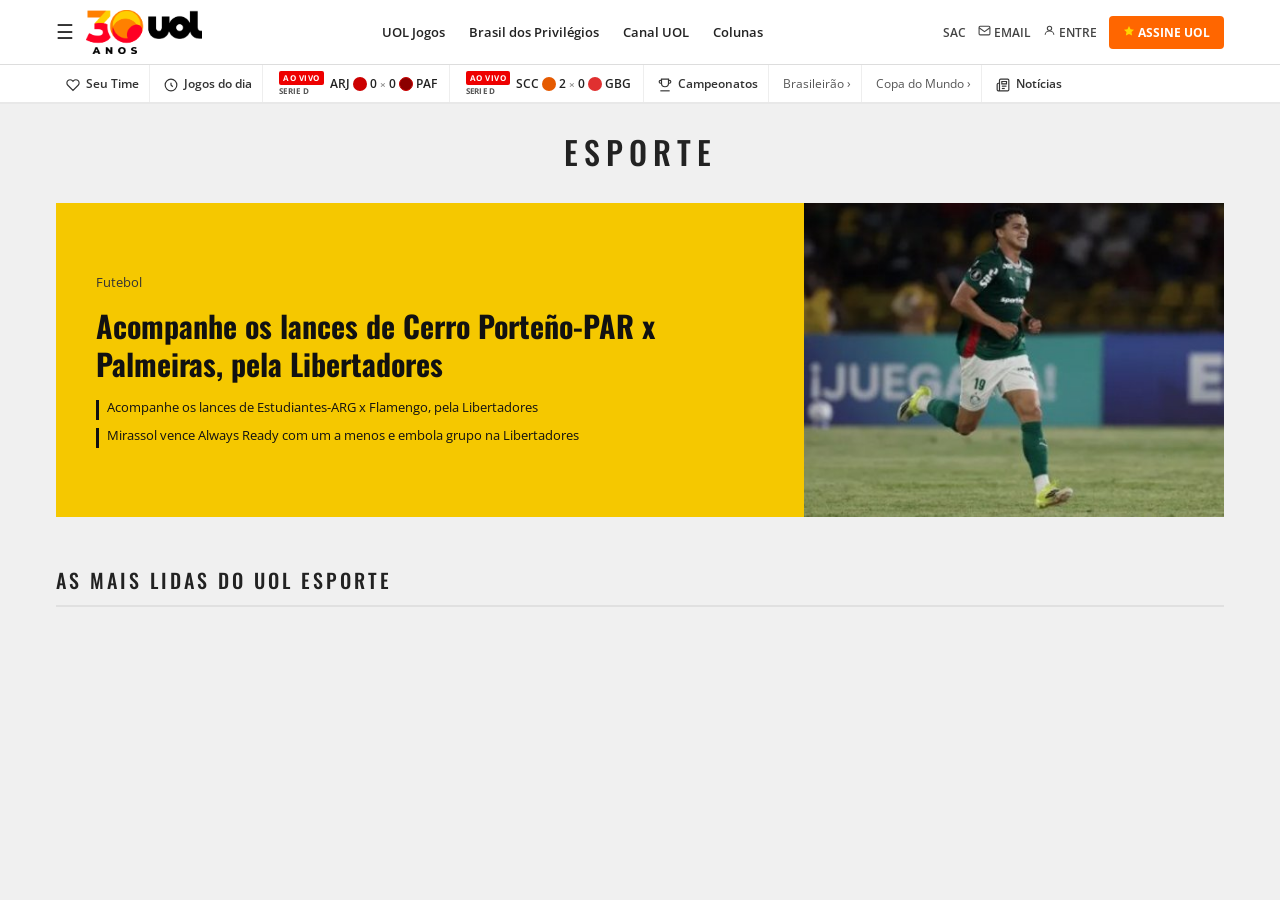
==== Versão final!!!/index.html @ 2a6f3137 "site novo" ====
<!DOCTYPE html>
<html lang="pt-BR">
<head>
  <meta charset="UTF-8" />
  <meta name="viewport" content="width=device-width, initial-scale=1.0" />
  <title>UOL Esporte - Acompanhe ao vivo</title>
  <link rel="stylesheet" href="style.css" />
  <link href="https://fonts.googleapis.com/css2?family=Open+Sans:wght@400;600;700&family=Oswald:wght@500;700&display=swap" rel="stylesheet" />
</head>
<body>

  <!-- ===== TOPO / HEADER ===== -->
  <header class="header">
    <div class="header-inner">
      <div class="header-left">
        <button class="menu-btn" aria-label="Menu">&#9776;</button>
        <a href="#" class="logo">
          <img src="logo-uol-30-positivo.png" alt="UOL 30 Anos" class="logo-img" />
        </a>
      </div>
      <nav class="header-nav">
        <a href="#">UOL Jogos</a>
        <a href="#">Brasil dos Privilégios</a>
        <a href="#">Canal UOL</a>
        <a href="#">Colunas</a>
      </nav>
      <div class="header-right">
        <a href="#" class="header-link">SAC</a>
        <a href="#" class="header-link">
          <svg width="13" height="13" viewBox="0 0 24 24" fill="none" stroke="currentColor" stroke-width="2"><rect x="2" y="4" width="20" height="16" rx="2"/><path d="M2 7l10 7 10-7"/></svg>
          EMAIL
        </a>
        <a href="#" class="header-link">
          <svg width="13" height="13" viewBox="0 0 24 24" fill="none" stroke="currentColor" stroke-width="2"><circle cx="12" cy="8" r="4"/><path d="M4 20c0-4 3.6-7 8-7s8 3 8 7"/></svg>
          ENTRE
        </a>
        <a href="#" class="btn-assine">
          <svg width="12" height="12" viewBox="0 0 24 24" fill="gold" stroke="none"><polygon points="12,2 15.09,8.26 22,9.27 17,14.14 18.18,21.02 12,17.77 5.82,21.02 7,14.14 2,9.27 8.91,8.26"/></svg>
          ASSINE UOL
        </a>
      </div>
    </div>
  </header>

  <!-- ===== BARRA DE JOGOS (hotbar) ===== -->
  <nav class="jogos-bar">
    <div class="jogos-bar-inner">

      <a href="#" class="jogos-item seu-time">
        <svg width="14" height="14" viewBox="0 0 24 24" fill="none" stroke="currentColor" stroke-width="2"><path d="M20.84 4.61a5.5 5.5 0 0 0-7.78 0L12 5.67l-1.06-1.06a5.5 5.5 0 0 0-7.78 7.78L12 21.23l8.84-8.84a5.5 5.5 0 0 0 0-7.78z"/></svg>
        Seu Time
      </a>

      <a href="#" class="jogos-item">
        <svg width="14" height="14" viewBox="0 0 24 24" fill="none" stroke="currentColor" stroke-width="2"><circle cx="12" cy="12" r="10"/><path d="M12 8v4l3 3"/></svg>
        Jogos do dia
      </a>

      <!-- Placar 1 -->
      <div class="jogos-placar">
        <div class="placar-badges">
          <span class="badge-ao-vivo">AO VIVO</span>
          <span class="badge-comp">SERIE D</span>
        </div>
        <span class="placar-times">
          ARJ
          <span class="escudo-circle red"></span>
          0 <span class="placar-x">×</span> 0
          <span class="escudo-circle red-dark"></span>
          PAF
        </span>
      </div>

      <!-- Placar 2 -->
      <div class="jogos-placar">
        <div class="placar-badges">
          <span class="badge-ao-vivo">AO VIVO</span>
          <span class="badge-comp">SERIE D</span>
        </div>
        <span class="placar-times">
          SCC
          <span class="escudo-circle orange"></span>
          2 <span class="placar-x">×</span> 0
          <span class="escudo-circle red-light"></span>
          GBG
        </span>
      </div>

      <a href="#" class="jogos-item campeonatos">
        <svg width="14" height="14" viewBox="0 0 24 24" fill="none" stroke="currentColor" stroke-width="2"><path d="M6 9H4.5a2.5 2.5 0 0 1 0-5H6"/><path d="M18 9h1.5a2.5 2.5 0 0 0 0-5H18"/><path d="M4 22h16"/><path d="M18 2H6v7a6 6 0 0 0 12 0V2z"/></svg>
        Campeonatos
      </a>

      <a href="#" class="jogos-item sublink">Brasileirão ›</a>
      <a href="#" class="jogos-item sublink">Copa do Mundo ›</a>

      <a href="#" class="jogos-item">
        <svg width="14" height="14" viewBox="0 0 24 24" fill="none" stroke="currentColor" stroke-width="2"><path d="M4 22h16a2 2 0 0 0 2-2V4a2 2 0 0 0-2-2H8a2 2 0 0 0-2 2v16a2 2 0 0 1-2 2zm0 0a2 2 0 0 1-2-2v-9c0-1.1.9-2 2-2h2"/><path d="M18 14h-8"/><path d="M15 18h-5"/><path d="M10 6h8v4h-8z"/></svg>
        Notícias
      </a>

    </div>
  </nav>

  <!-- ===== MAIN ===== -->
  <main class="main">

    <h1 class="section-title">ESPORTE</h1>

    <!-- ===== DESTAQUE PRINCIPAL ===== -->
    <section class="destaque-hero">
      <div class="destaque-texto">
        <span class="destaque-categoria">Futebol</span>
        <h2 class="destaque-titulo">
          Acompanhe os lances de Cerro Porteño-PAR x Palmeiras, pela Libertadores
        </h2>
        <ul class="destaque-links">
          <li><a href="#">Acompanhe os lances de Estudiantes-ARG x Flamengo, pela Libertadores</a></li>
          <li><a href="#">Mirassol vence Always Ready com um a menos e embola grupo na Libertadores</a></li>
        </ul>
      </div>
      <div class="destaque-imagem">
        <img src="foto_palmeirense.png" alt="Jogador do Palmeiras na Libertadores" />
      </div>
    </section>

    <!-- ===== AS MAIS LIDAS ===== -->
    <section class="mais-lidas">
      <h2 class="mais-lidas-titulo">AS MAIS LIDAS DO UOL ESPORTE</h2>
    </section>

  </main>

</body>
</html>
---- Versão final!!!/style.css ----
/* =============================================
   style.css — Clone UOL Esporte
   HTML5 + CSS3 externo
   ============================================= */

/* ---------- RESET & BASE ---------- */
*, *::before, *::after {
  box-sizing: border-box;
  margin: 0;
  padding: 0;
}

body {
  font-family: 'Open Sans', Arial, sans-serif;
  background-color: #f0f0f0;
  color: #222;
  font-size: 14px;
}

a {
  text-decoration: none;
  color: inherit;
}

img {
  display: block;
  max-width: 100%;
}

ul {
  list-style: none;
}

/* ---------- HEADER ---------- */
.header {
  background-color: #ffffff;
  border-bottom: 1px solid #ddd;
  position: sticky;
  top: 0;
  z-index: 100;
}

.header-inner {
  max-width: 1200px;
  margin: 0 auto;
  display: flex;
  align-items: center;
  justify-content: space-between;
  padding: 10px 16px;
  gap: 16px;
}

/* Menu burger */
.menu-btn {
  background: none;
  border: none;
  font-size: 20px;
  cursor: pointer;
  color: #333;
  margin-right: 8px;
}

/* Logo */
.header-left {
  display: flex;
  align-items: center;
  gap: 4px;
}

.logo-img {
  height: 44px;
  width: auto;
}

.logo-fallback {
  display: inline-flex;
  flex-direction: column;
  align-items: flex-start;
  line-height: 1;
  font-family: 'Oswald', sans-serif;
}

.logo-fallback strong {
  font-size: 28px;
  font-weight: 700;
  color: #ff6600;
}

.logo-fallback small {
  font-size: 9px;
  letter-spacing: 2px;
  color: #555;
}

/* Nav principal */
.header-nav {
  display: flex;
  gap: 24px;
  align-items: center;
  flex: 1;
  justify-content: center;
}

.header-nav a {
  font-size: 13px;
  font-weight: 600;
  color: #222;
  white-space: nowrap;
  transition: color 0.2s;
}

.header-nav a:hover {
  color: #ff6600;
}

/* Área direita */
.header-right {
  display: flex;
  align-items: center;
  gap: 12px;
}

.header-link {
  font-size: 12px;
  color: #444;
  font-weight: 600;
  white-space: nowrap;
  transition: color 0.2s;
}

.header-link:hover {
  color: #ff6600;
}

.btn-assine {
  background-color: #ff6600;
  color: #fff;
  font-size: 12px;
  font-weight: 700;
  padding: 8px 14px;
  border-radius: 4px;
  white-space: nowrap;
  transition: background-color 0.2s;
}

.btn-assine:hover {
  background-color: #e05500;
}

/* ---------- BARRA DE JOGOS ---------- */
.jogos-bar {
  background-color: #fff;
  border-bottom: 2px solid #e8e8e8;
}

.jogos-bar-inner {
  max-width: 1200px;
  margin: 0 auto;
  display: flex;
  align-items: center;
  gap: 4px;
  padding: 0 16px;
  overflow-x: auto;
  scrollbar-width: none;
}

.jogos-bar-inner::-webkit-scrollbar {
  display: none;
}

.jogos-item {
  font-size: 12px;
  font-weight: 600;
  color: #333;
  padding: 10px 10px;
  white-space: nowrap;
  transition: color 0.2s;
  border-right: 1px solid #eee;
}

.jogos-item:last-child {
  border-right: none;
}

.jogos-item:hover {
  color: #ff6600;
}

.jogos-item svg {
  vertical-align: middle;
  margin-right: 3px;
}

.seu-time {
  color: #333;
}

.sublink {
  color: #555;
  font-size: 12px;
  font-weight: 400;
}

.campeonatos {
  font-weight: 600;
}

/* Placar ao vivo */
.jogos-placar {
  display: flex;
  align-items: center;
  gap: 6px;
  padding: 6px 12px;
  border-right: 1px solid #eee;
  white-space: nowrap;
}

.placar-badges {
  display: flex;
  flex-direction: column;
  gap: 1px;
  align-items: flex-start;
}

.badge-ao-vivo {
  background-color: #e00;
  color: #fff;
  font-size: 8px;
  font-weight: 700;
  padding: 2px 4px;
  border-radius: 2px;
  letter-spacing: 0.5px;
  line-height: 1.2;
}

.badge-comp {
  font-size: 8px;
  font-weight: 700;
  color: #555;
  letter-spacing: 0.3px;
  text-transform: uppercase;
  line-height: 1.2;
}

.placar-times {
  font-size: 12px;
  font-weight: 600;
  color: #222;
  display: flex;
  align-items: center;
  gap: 3px;
}

.placar-x {
  color: #888;
  font-size: 10px;
}

/* Mini escudos coloridos (círculos) */
.escudo-circle {
  display: inline-block;
  width: 14px;
  height: 14px;
  border-radius: 50%;
  flex-shrink: 0;
}
.escudo-circle.red       { background-color: #cc0000; }
.escudo-circle.red-dark  { background-color: #8b0000; border: 1px solid #cc0000; }
.escudo-circle.orange    { background-color: #e55a00; }
.escudo-circle.red-light { background-color: #e03030; }

.escudo {
  width: 16px;
  height: 16px;
  object-fit: contain;
  display: inline-block;
}

/* ---------- MAIN ---------- */
.main {
  max-width: 1200px;
  margin: 0 auto;
  padding: 24px 16px 40px;
}

/* Título da seção */
.section-title {
  text-align: center;
  font-family: 'Oswald', 'Open Sans', sans-serif;
  font-size: 32px;
  font-weight: 500;
  letter-spacing: 6px;
  color: #222;
  margin-bottom: 28px;
}

/* ---------- DESTAQUE HERO ---------- */
.destaque-hero {
  background-color: #f5c800;
  display: flex;
  align-items: stretch;
  position: relative;
  margin-bottom: 48px;
  min-height: 300px;
}

.destaque-texto {
  flex: 1 1 55%;
  padding: 36px 32px 36px 40px;
  display: flex;
  flex-direction: column;
  justify-content: center;
  gap: 16px;
}

.destaque-categoria {
  font-size: 13px;
  font-weight: 400;
  color: #333;
}

.destaque-titulo {
  font-family: 'Oswald', 'Open Sans', sans-serif;
  font-size: 30px;
  font-weight: 700;
  color: #111;
  line-height: 1.25;
}

.destaque-links {
  display: flex;
  flex-direction: column;
  gap: 8px;
}

.destaque-links li {
  display: flex;
  align-items: flex-start;
  gap: 8px;
}

.destaque-links li::before {
  content: '';
  display: inline-block;
  width: 3px;
  min-width: 3px;
  height: 100%;
  min-height: 18px;
  background-color: #111;
  margin-top: 2px;
}

.destaque-links a {
  font-size: 13px;
  color: #111;
  line-height: 1.4;
  transition: text-decoration 0.2s;
}

.destaque-links a:hover {
  text-decoration: underline;
}

/* Imagem do destaque */
.destaque-imagem {
  flex: 1 1 40%;
  position: relative;
  overflow: hidden;
  max-width: 420px;
}

.destaque-imagem img {
  width: 100%;
  height: 100%;
  object-fit: cover;
  object-position: top center;
  display: block;
}

/* ---------- AS MAIS LIDAS ---------- */
.mais-lidas {
  margin-top: 8px;
}

.mais-lidas-titulo {
  font-family: 'Oswald', 'Open Sans', sans-serif;
  font-size: 20px;
  font-weight: 500;
  letter-spacing: 3px;
  color: #222;
  border-bottom: 2px solid #e0e0e0;
  padding-bottom: 10px;
  margin-bottom: 16px;
}

/* ---------- RESPONSIVO ---------- */
@media (max-width: 768px) {
  .header-nav {
    display: none;
  }

  .header-right .header-link {
    display: none;
  }

  .destaque-hero {
    flex-direction: column-reverse;
  }

  .destaque-imagem {
    max-width: 100%;
    height: 220px;
  }

  .destaque-titulo {
    font-size: 22px;
  }

  .section-title {
    font-size: 24px;
  }
}
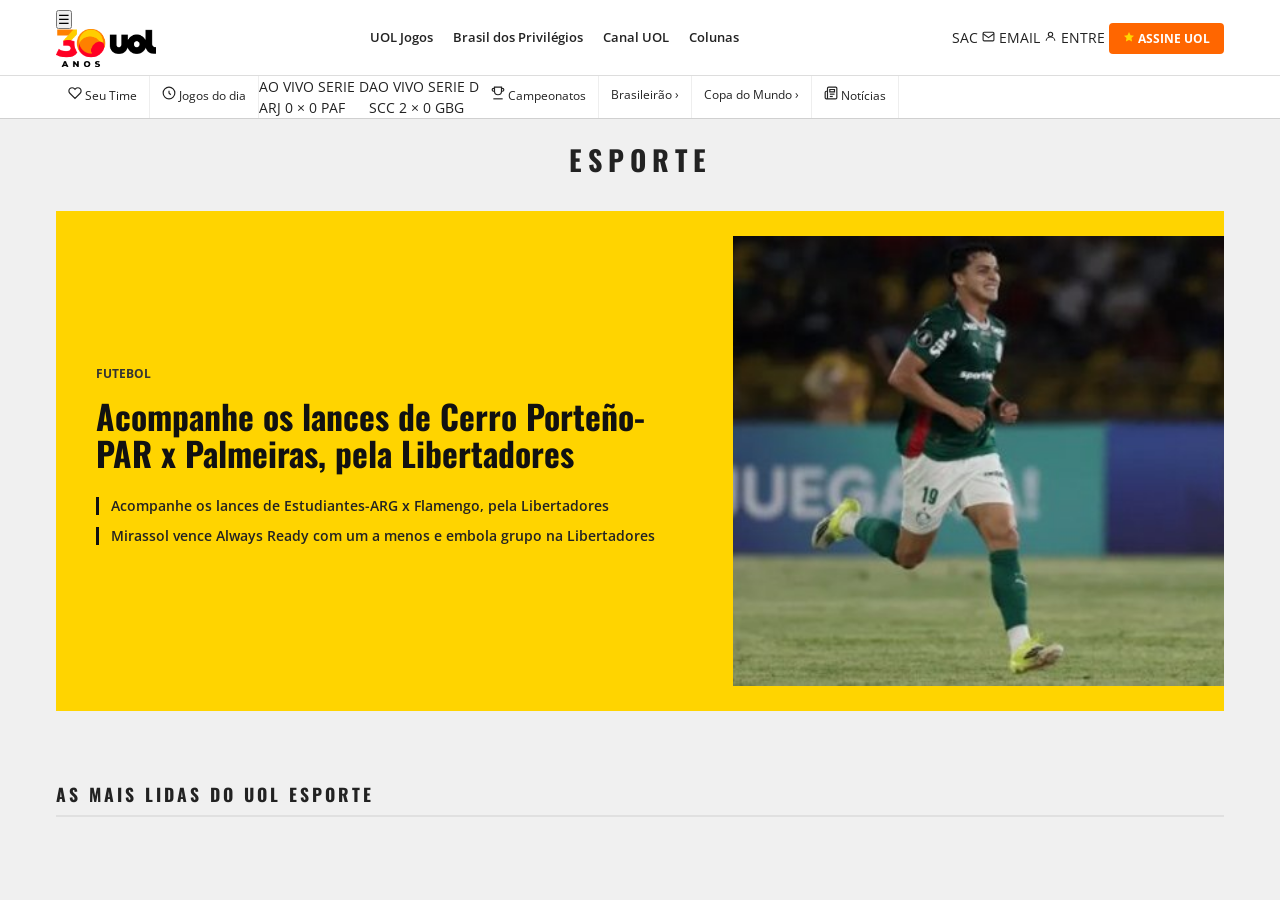
==== commit e68d0313: "alteracao codigo" ====
--- a/Versão final!!!/index.html
+++ b/Versão final!!!/index.html
@@ -132,4 +132,4 @@
   </main>
 
 </body>
-</html>
+</html>
--- a/Versão final!!!/style.css
+++ b/Versão final!!!/style.css
@@ -1,6 +1,5 @@
 /* =============================================
-   style.css — Clone UOL Esporte
-   HTML5 + CSS3 externo
+   style.css — Clone UOL Esporte (Versão Estável)
    ============================================= */
 
 /* ---------- RESET & BASE ---------- */
@@ -14,24 +13,15 @@
   font-family: 'Open Sans', Arial, sans-serif;
   background-color: #f0f0f0;
   color: #222;
-  font-size: 14px;
-}
-
-a {
-  text-decoration: none;
-  color: inherit;
-}
-
-img {
-  display: block;
-  max-width: 100%;
-}
-
-ul {
-  list-style: none;
-}
-
-/* ---------- HEADER ---------- */
+  font-size: 0.875rem;
+  line-height: 1.5;
+}
+
+a { text-decoration: none; color: inherit; }
+img { display: block; max-width: 100%; }
+ul { list-style: none; }
+
+/* ---------- HEADER & NAV ---------- */
 .header {
   background-color: #ffffff;
   border-bottom: 1px solid #ddd;
@@ -46,377 +36,187 @@
   display: flex;
   align-items: center;
   justify-content: space-between;
-  padding: 10px 16px;
-  gap: 16px;
-}
-
-/* Menu burger */
-.menu-btn {
-  background: none;
-  border: none;
-  font-size: 20px;
-  cursor: pointer;
-  color: #333;
-  margin-right: 8px;
-}
-
-/* Logo */
-.header-left {
-  display: flex;
-  align-items: center;
-  gap: 4px;
-}
-
-.logo-img {
-  height: 44px;
-  width: auto;
-}
-
-.logo-fallback {
-  display: inline-flex;
-  flex-direction: column;
-  align-items: flex-start;
-  line-height: 1;
-  font-family: 'Oswald', sans-serif;
-}
-
-.logo-fallback strong {
-  font-size: 28px;
-  font-weight: 700;
-  color: #ff6600;
-}
-
-.logo-fallback small {
-  font-size: 9px;
-  letter-spacing: 2px;
-  color: #555;
-}
-
-/* Nav principal */
+  padding: 8px 16px;
+}
+
+.logo-img { height: 38px; width: auto; }
+
 .header-nav {
   display: flex;
-  gap: 24px;
-  align-items: center;
+  gap: 20px;
   flex: 1;
   justify-content: center;
 }
 
 .header-nav a {
-  font-size: 13px;
-  font-weight: 600;
-  color: #222;
-  white-space: nowrap;
-  transition: color 0.2s;
-}
-
-.header-nav a:hover {
-  color: #ff6600;
-}
-
-/* Área direita */
-.header-right {
-  display: flex;
-  align-items: center;
-  gap: 12px;
-}
-
-.header-link {
-  font-size: 12px;
-  color: #444;
+  font-size: 0.8125rem;
   font-weight: 600;
   white-space: nowrap;
-  transition: color 0.2s;
-}
-
-.header-link:hover {
-  color: #ff6600;
 }
 
 .btn-assine {
   background-color: #ff6600;
   color: #fff;
-  font-size: 12px;
+  font-size: 0.75rem;
   font-weight: 700;
-  padding: 8px 14px;
+  padding: 7px 14px;
   border-radius: 4px;
-  white-space: nowrap;
-  transition: background-color 0.2s;
-}
-
-.btn-assine:hover {
-  background-color: #e05500;
 }
 
 /* ---------- BARRA DE JOGOS ---------- */
 .jogos-bar {
   background-color: #fff;
-  border-bottom: 2px solid #e8e8e8;
+  border-bottom: 1px solid #d0d0d0;
 }
 
 .jogos-bar-inner {
   max-width: 1200px;
   margin: 0 auto;
   display: flex;
-  align-items: center;
-  gap: 4px;
+  overflow-x: auto;
   padding: 0 16px;
-  overflow-x: auto;
-  scrollbar-width: none;
-}
-
-.jogos-bar-inner::-webkit-scrollbar {
-  display: none;
 }
 
 .jogos-item {
-  font-size: 12px;
-  font-weight: 600;
-  color: #333;
-  padding: 10px 10px;
-  white-space: nowrap;
-  transition: color 0.2s;
-  border-right: 1px solid #eee;
-}
-
-.jogos-item:last-child {
-  border-right: none;
-}
-
-.jogos-item:hover {
-  color: #ff6600;
-}
-
-.jogos-item svg {
-  vertical-align: middle;
-  margin-right: 3px;
-}
-
-.seu-time {
-  color: #333;
-}
-
-.sublink {
-  color: #555;
-  font-size: 12px;
-  font-weight: 400;
-}
-
-.campeonatos {
-  font-weight: 600;
-}
-
-/* Placar ao vivo */
-.jogos-placar {
-  display: flex;
-  align-items: center;
-  gap: 6px;
-  padding: 6px 12px;
+  font-size: 0.75rem;
+  padding: 10px 12px;
   border-right: 1px solid #eee;
   white-space: nowrap;
 }
 
-.placar-badges {
-  display: flex;
-  flex-direction: column;
-  gap: 1px;
-  align-items: flex-start;
-}
-
-.badge-ao-vivo {
-  background-color: #e00;
-  color: #fff;
-  font-size: 8px;
-  font-weight: 700;
-  padding: 2px 4px;
-  border-radius: 2px;
-  letter-spacing: 0.5px;
-  line-height: 1.2;
-}
-
-.badge-comp {
-  font-size: 8px;
-  font-weight: 700;
-  color: #555;
-  letter-spacing: 0.3px;
-  text-transform: uppercase;
-  line-height: 1.2;
-}
-
-.placar-times {
-  font-size: 12px;
-  font-weight: 600;
-  color: #222;
-  display: flex;
-  align-items: center;
-  gap: 3px;
-}
-
-.placar-x {
-  color: #888;
-  font-size: 10px;
-}
-
-/* Mini escudos coloridos (círculos) */
-.escudo-circle {
-  display: inline-block;
-  width: 14px;
-  height: 14px;
-  border-radius: 50%;
-  flex-shrink: 0;
-}
-.escudo-circle.red       { background-color: #cc0000; }
-.escudo-circle.red-dark  { background-color: #8b0000; border: 1px solid #cc0000; }
-.escudo-circle.orange    { background-color: #e55a00; }
-.escudo-circle.red-light { background-color: #e03030; }
-
-.escudo {
-  width: 16px;
-  height: 16px;
-  object-fit: contain;
-  display: inline-block;
-}
-
-/* ---------- MAIN ---------- */
+/* ---------- CONTAINER PRINCIPAL ---------- */
 .main {
-  max-width: 1200px;
+  max-width: 1200px; /* Limita a largura central do site */
   margin: 0 auto;
-  padding: 24px 16px 40px;
-}
-
-/* Título da seção */
+  padding: 20px 16px 40px;
+}
+
 .section-title {
   text-align: center;
-  font-family: 'Oswald', 'Open Sans', sans-serif;
-  font-size: 32px;
-  font-weight: 500;
+  font-family: 'Oswald', sans-serif;
+  font-size: 1.75rem;
   letter-spacing: 6px;
-  color: #222;
-  margin-bottom: 28px;
-}
-
-/* ---------- DESTAQUE HERO ---------- */
+  margin-bottom: 30px;
+  text-transform: uppercase;
+}
+
+/* ---------- DESTAQUE HERO (O PAINEL AMARELO) ---------- */
 .destaque-hero {
-  background-color: #f5c800;
-  display: flex;
-  align-items: stretch;
-  position: relative;
-  margin-bottom: 48px;
-  min-height: 300px;
+  background-color: #FFD400;
+  position: relative; /* Necessário para posicionar a imagem absoluta dentro dele */
+  display: flex;
+  align-items: center;
+  
+  /* EDITAR AQUI: Altura do bloco amarelo */
+  height: 500px; 
+  
+  /* EDITAR AQUI: Espaço abaixo para a imagem não atropelar o conteúdo seguinte */
+  margin-bottom: 70px; 
+  
+  /* Permite que a imagem "vaze" para fora das bordas */
+  overflow: visible; 
 }
 
 .destaque-texto {
-  flex: 1 1 55%;
-  padding: 36px 32px 36px 40px;
+  /* EDITAR AQUI: Largura da área de texto (ex: 55%, 60%) */
+  width: 58%; 
+  padding: 40px;
+  z-index: 2; /* Garante que o texto fique sempre à frente */
   display: flex;
   flex-direction: column;
-  justify-content: center;
-  gap: 16px;
+  gap: 15px;
 }
 
 .destaque-categoria {
-  font-size: 13px;
-  font-weight: 400;
+  font-size: 0.75rem;
+  font-weight: 700;
+  text-transform: uppercase;
   color: #333;
 }
 
 .destaque-titulo {
-  font-family: 'Oswald', 'Open Sans', sans-serif;
-  font-size: 30px;
+  font-family: 'Oswald', sans-serif;
+  font-size: 2.1rem; /* Tamanho do título principal */
   font-weight: 700;
+  line-height: 1.1;
   color: #111;
-  line-height: 1.25;
-}
-
-.destaque-links {
-  display: flex;
-  flex-direction: column;
-  gap: 8px;
-}
-
-.destaque-links li {
-  display: flex;
-  align-items: flex-start;
-  gap: 8px;
-}
-
-.destaque-links li::before {
-  content: '';
-  display: inline-block;
-  width: 3px;
-  min-width: 3px;
-  height: 100%;
-  min-height: 18px;
-  background-color: #111;
-  margin-top: 2px;
-}
-
-.destaque-links a {
-  font-size: 13px;
-  color: #111;
-  line-height: 1.4;
-  transition: text-decoration 0.2s;
-}
-
-.destaque-links a:hover {
-  text-decoration: underline;
-}
-
-/* Imagem do destaque */
+}
+
+/* ---------- IMAGEM VAZADA (O JOGADOR) ---------- */
 .destaque-imagem {
-  flex: 1 1 40%;
-  position: relative;
-  overflow: hidden;
-  max-width: 420px;
+  position: absolute;
+  right: 0; /* Cola no lado direito */
+  
+  /* EDITAR AQUI: Deslocamento para cima (vazamento no topo) */
+  top: 25px; 
+  
+  /* EDITAR AQUI: Altura total da imagem (deve ser maior que o painel amarelo) */
+  height: 450px; 
+  
+  /* EDITAR AQUI: Largura da imagem (deve complementar o destaque-texto) */
+  width: 42%; 
+  
+  z-index: 1;
 }
 
 .destaque-imagem img {
   width: 100%;
   height: 100%;
-  object-fit: cover;
-  object-position: top center;
-  display: block;
+  object-fit: cover; /* Faz a imagem preencher o espaço sem achatar */
+  object-position: center top; /* Foca no topo da foto (rosto do jogador) */
+}
+
+/* ---------- LINKS SECUNDÁRIOS ---------- */
+.destaque-links {
+  margin-top: 10px;
+}
+
+.destaque-links li {
+  display: flex;
+  align-items: flex-start;
+  margin-bottom: 12px;
+  border-left: 3px solid #111; /* Barrinha preta lateral */
+  padding-left: 12px;
+}
+
+.destaque-links a {
+  font-size: 0.85rem;
+  font-weight: 600;
+  line-height: 1.3;
 }
 
 /* ---------- AS MAIS LIDAS ---------- */
-.mais-lidas {
-  margin-top: 8px;
-}
-
 .mais-lidas-titulo {
-  font-family: 'Oswald', 'Open Sans', sans-serif;
-  font-size: 20px;
-  font-weight: 500;
+  font-family: 'Oswald', sans-serif;
+  font-size: 1.1rem;
   letter-spacing: 3px;
-  color: #222;
   border-bottom: 2px solid #e0e0e0;
-  padding-bottom: 10px;
-  margin-bottom: 16px;
-}
-
-/* ---------- RESPONSIVO ---------- */
+  padding-bottom: 8px;
+  margin-bottom: 20px;
+  text-transform: uppercase;
+}
+
+/* ---------- RESPONSIVIDADE (MOBILE) ---------- */
 @media (max-width: 768px) {
-  .header-nav {
-    display: none;
+  .header-nav { display: none; }
+  
+  .destaque-hero {
+    flex-direction: column-reverse; /* Inverte: Imagem em cima, texto embaixo */
+    height: 400;
+    margin-bottom: 20px;
   }
-
-  .header-right .header-link {
-    display: none;
+  
+  .destaque-imagem {
+    position: relative; /* No mobile, ela volta para o fluxo normal */
+    top: 0;
+    width: 100%;
+    height: 200px;
   }
-
-  .destaque-hero {
-    flex-direction: column-reverse;
+  
+  .destaque-texto {
+    width: 100%;
+    padding: 20px;
   }
-
-  .destaque-imagem {
-    max-width: 100%;
-    height: 220px;
-  }
-
-  .destaque-titulo {
-    font-size: 22px;
-  }
-
-  .section-title {
-    font-size: 24px;
-  }
-}
+  
+  .destaque-titulo { font-size: 1.5rem; }
+}
